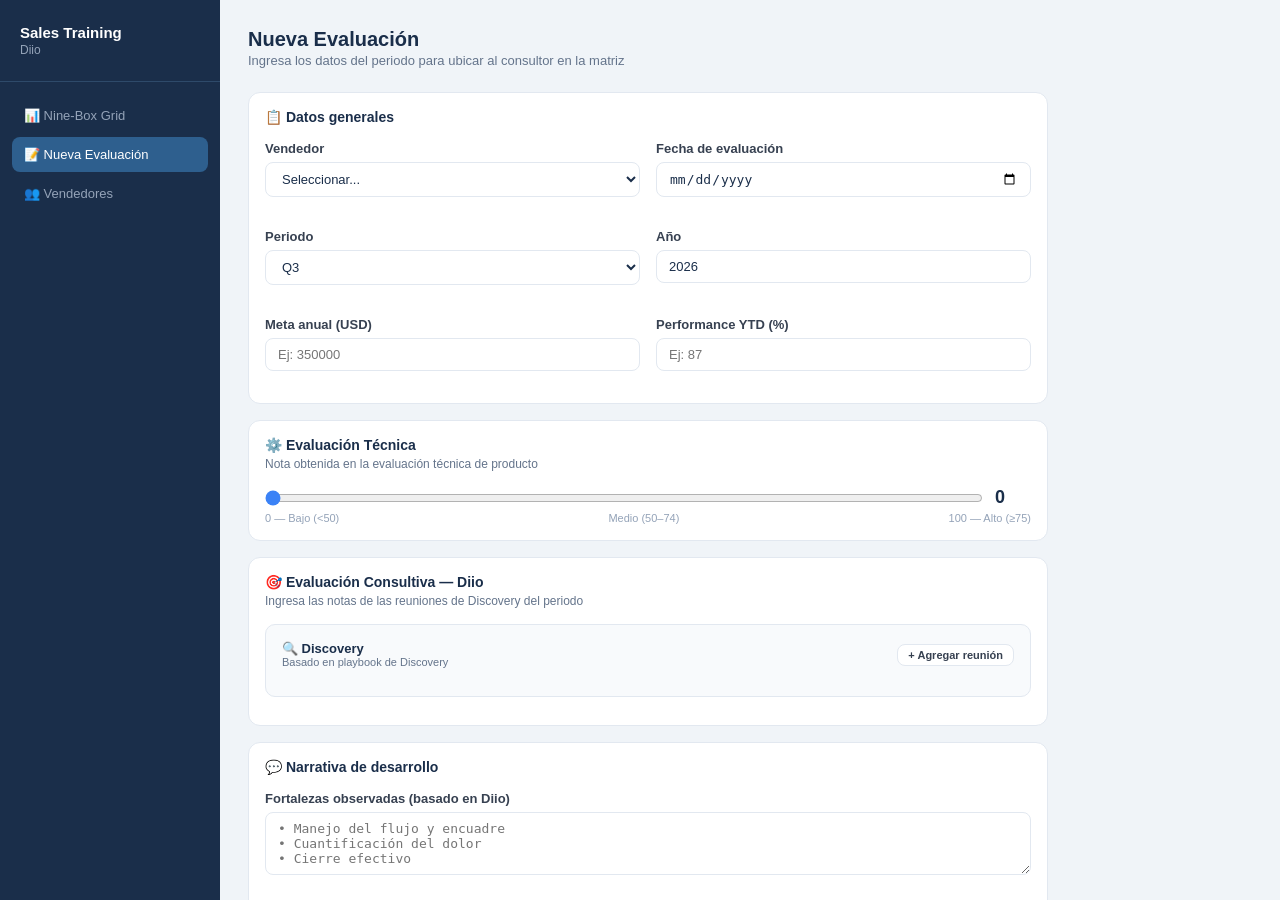
==== evaluacion.html @ 7d31b2f5 "Create evaluacion.html" ====
<!DOCTYPE html>
<html lang="es">
<head>
  <meta charset="UTF-8">
  <meta name="viewport" content="width=device-width, initial-scale=1.0">
  <title>Nueva Evaluación — Sales Training Diio</title>
  <link rel="stylesheet" href="style.css">
</head>
<body>
  <div class="app">
    <aside class="sidebar">
      <div class="sidebar-logo">
        <h2>Sales Training</h2>
        <p>Diio</p>
      </div>
      <nav>
        <a href="index.html" class="nav-link">📊 Nine-Box Grid</a>
        <a href="evaluacion.html" class="nav-link active">📝 Nueva Evaluación</a>
        <a href="vendedores.html" class="nav-link">👥 Vendedores</a>
      </nav>
    </aside>

    <main class="main">
      <div class="topbar">
        <div>
          <h1>Nueva Evaluación</h1>
          <p>Ingresa los datos del periodo para ubicar al consultor en la matriz</p>
        </div>
      </div>

      <div style="max-width:800px">

        <!-- Paso 1: Vendedor y Periodo -->
        <div class="card" style="margin-bottom:16px">
          <h3 style="font-size:14px;font-weight:700;color:#1a2e4a;margin-bottom:16px">📋 Datos generales</h3>
          <div class="form-grid">
            <div class="form-group">
              <label>Vendedor</label>
              <select id="e_vendedor" onchange="onVendedorChange()">
                <option value="">Seleccionar...</option>
              </select>
            </div>
            <div class="form-group">
              <label>Fecha de evaluación</label>
              <input type="date" id="e_fecha">
            </div>
            <div class="form-group">
              <label>Periodo</label>
              <select id="e_periodo">
                <option value="Q1">Q1</option>
                <option value="Q2">Q2</option>
                <option value="Q3" selected>Q3</option>
                <option value="Q4">Q4</option>
              </select>
            </div>
            <div class="form-group">
              <label>Año</label>
              <input type="number" id="e_anio" value="2026">
            </div>
            <div class="form-group">
              <label>Meta anual (USD)</label>
              <input type="number" id="e_meta" placeholder="Ej: 350000">
            </div>
            <div class="form-group">
              <label>Performance YTD (%)</label>
              <input type="number" id="e_ytd" placeholder="Ej: 87" step="0.1">
            </div>
          </div>
        </div>

        <!-- Paso 2: Evaluación Técnica -->
        <div class="card" style="margin-bottom:16px">
          <h3 style="font-size:14px;font-weight:700;color:#1a2e4a;margin-bottom:4px">⚙️ Evaluación Técnica</h3>
          <p style="font-size:12px;color:#64748b;margin-bottom:16px">Nota obtenida en la evaluación técnica de producto</p>
          <div class="range-group">
            <input type="range" min="0" max="100" value="0" id="e_tecnica" oninput="updateTecnica()">
            <span class="range-val" id="e_tecnica_val">0</span>
          </div>
          <div style="display:flex;justify-content:space-between;font-size:11px;color:#94a3b8;margin-top:4px">
            <span>0 — Bajo (&lt;50)</span>
            <span>Medio (50–74)</span>
            <span>100 — Alto (≥75)</span>
          </div>
          <div id="eje_tecnico_preview" style="margin-top:12px;display:none">
            <span style="font-size:12px;color:#64748b">Eje técnico: </span>
            <span id="eje_tecnico_label" style="font-size:14px;font-weight:700"></span>
          </div>
        </div>

        <!-- Paso 3: Evaluación Consultiva Diio -->
        <div class="card" style="margin-bottom:16px">
          <h3 style="font-size:14px;font-weight:700;color:#1a2e4a;margin-bottom:4px">🎯 Evaluación Consultiva — Diio</h3>
          <p style="font-size:12px;color:#64748b;margin-bottom:16px">Ingresa las notas de las reuniones de Discovery del periodo</p>

          <!-- Reuniones Discovery -->
          <div style="background:#f8fafc;border:1px solid #e2e8f0;border-radius:10px;padding:16px;margin-bottom:12px">
            <div style="display:flex;align-items:center;justify-content:space-between;margin-bottom:12px">
              <div>
                <p style="font-size:13px;font-weight:700;color:#1a2e4a">🔍 Discovery</p>
                <p style="font-size:11px;color:#64748b">Basado en playbook de Discovery</p>
              </div>
              <button class="btn btn-secondary" style="font-size:11px;padding:4px 10px" onclick="agregarReunion('discovery')">+ Agregar reunión</button>
            </div>
            <div id="reuniones_discovery"></div>
            <div id="promedio_discovery" style="display:none;margin-top:8px;padding:8px 12px;background:white;border-radius:8px;border:1px solid #e2e8f0">
              <span style="font-size:12px;color:#64748b">Promedio Discovery: </span>
              <span id="promedio_discovery_val" style="font-size:16px;font-weight:700;color:#1a2e4a"></span>
              <span style="font-size:12px;color:#64748b">/10</span>
              <span id="eje_consultivo_preview" style="margin-left:12px;font-size:12px;font-weight:700"></span>
            </div>
          </div>

          <!-- Preview cuadrante -->
          <div id="cuadrante_preview" style="display:none;padding:12px 16px;border-radius:10px;margin-top:8px">
            <p style="font-size:11px;font-weight:600;text-transform:uppercase;letter-spacing:0.5px;margin-bottom:4px">Cuadrante resultante</p>
            <p id="cuadrante_nombre" style="font-size:18px;font-weight:700"></p>
          </div>
        </div>

        <!-- Paso 4: Narrativa -->
        <div class="card" style="margin-bottom:16px">
          <h3 style="font-size:14px;font-weight:700;color:#1a2e4a;margin-bottom:16px">💬 Narrativa de desarrollo</h3>
          <div class="form-group">
            <label>Fortalezas observadas (basado en Diio)</label>
            <textarea id="e_fortalezas" rows="3" class="form-group input" placeholder="• Manejo del flujo y encuadre&#10;• Cuantificación del dolor&#10;• Cierre efectivo"></textarea>
          </div>
          <div class="form-group">
            <label>Oportunidades de mejora</label>
            <textarea id="e_oportunidades" rows="3" class="form-group input" placeholder="• Identificación del Compelling Event&#10;• Regla de las tres capas&#10;• Talk-time"></textarea>
          </div>
          <div class="form-group">
            <label>Comentario del líder</label>
            <textarea id="e_comentario" rows="4" class="form-group input" placeholder="Observaciones generales sobre el periodo evaluado..."></textarea>
          </div>
        </div>

        <!-- Plan de trabajo sugerido -->
        <div id="plan_sugerido" class="card" style="margin-bottom:16px;display:none">
          <h3 style="font-size:14px;font-weight:700;color:#1a2e4a;margin-bottom:12px">🗺️ Plan de trabajo sugerido</h3>
          <div id="plan_contenido"></div>
        </div>

        <!-- Acciones -->
        <div class="form-actions">
          <button class="btn btn-secondary" onclick="window.location='index.html'">Cancelar</button>
          <button class="btn btn-primary" onclick="guardarEvaluacion()">Guardar Evaluación</button>
        </div>

      </div>
    </main>
  </div>

  <script src="app.js"></script>
  <script>
    const PLANES = {
      'Vendedor Élite': {
        acciones: [
          'Asignar cuentas estratégicas y deals de alta complejidad',
          'Rol de mentor interno — acompañar a vendedores en Zona de Riesgo o En Construcción',
          'Foco en expansión de ticket y mapeo de stakeholders senior',
          'Revisar métricas de talk-time para mantener bajo el 40%'
        ],
        meta: 'Mantener promedio Diio ≥ 8.0 y explorar oportunidades de liderazgo'
      },
      'Consultor Avanzado': {
        acciones: [
          'Profundizar micro-matemática — construir el número con el cliente, no proponérselo',
          'Trabajar compelling event en deals sin urgencia natural — bajar a hitos concretos',
          'Revisar talk-time — objetivo bajar a menos del 40% en Discovery',
          'Practicar cierre en vivo con stakeholders adicionales comprometidos'
        ],
        meta: 'Subir promedio Diio Discovery de actual a ≥ 8.0 y aprobar evaluación técnica nivel Senior'
      },
      'Relacionador': {
        acciones: [
          'Capacitación intensiva en conocimiento de producto y casos de uso',
          'Practicar bloqueo de feature talk con respaldo técnico',
          'Acompañamiento en demos con foco en traducción a valor de negocio',
          'Estudiar 3 casos de éxito del producto por semana'
        ],
        meta: 'Subir nota técnica a ≥ 75 en próximo trimestre manteniendo el eje consultivo'
      },
      'Técnico Comercial': {
        acciones: [
          'Coaching semanal en regla de las 3 capas — profundizar con seguimientos',
          'Practicar preguntas abiertas — eliminar preguntas cerradas en cadena',
          'Reducir talk-time en Discovery — el cliente debe hablar más del 60%',
          'Role play de Discovery con feedback inmediato en Diio'
        ],
        meta: 'Subir promedio Diio Discovery a ≥ 6.5 en próximo trimestre'
      },
      'Perfil Balanceado': {
        acciones: [
          'Identificar fortaleza dominante y potenciarla como diferenciador',
          'Profundizar cuantificación — construir número con cliente en cada Discovery',
          'Trabajar encuadre y apertura con research previo visible',
          'Definir especialización por industria o tipo de cliente'
        ],
        meta: 'Definir eje de crecimiento prioritario y subir 1 nivel en ese eje el próximo trimestre'
      },
      'En Construcción': {
        acciones: [
          'Estructura completa del Discovery — respetar los 5 momentos sin saltarse ninguno',
          'Capacitación en producto — nivel básico obligatorio antes de próxima evaluación',
          'Role plays semanales de Discovery con grabación y feedback en Diio',
          'Acompañamiento en al menos 2 llamadas por semana con líder o mentor'
        ],
        meta: 'Completar capacitación técnica y subir promedio Diio Discovery a ≥ 5.0'
      },
      'Técnico Puro': {
        acciones: [
          'Escucha activa y manejo del silencio — no llenar los silencios con contenido',
          'Eliminar feature talk en Discovery — cada mención de producto debe ir seguida de una pregunta abierta',
          'Prohibir preguntas cerradas en cadena — mínimo 2 seguimientos por tema',
          'Revisar grabaciones de Diio semanalmente con foco en talk-time y tipo de preguntas'
        ],
        meta: 'Subir promedio Diio Discovery a ≥ 5.5 y bajar talk-time a menos del 50%'
      },
      'Especialista Base': {
        acciones: [
          'Plan de desarrollo con foco en Discovery — trabajar apertura y encuadre',
          'Capacitación en producto nivel intermedio',
          'Acompañamiento directo en llamadas con feedback post-reunión',
          'Revisar grabaciones de Diio con checklist del playbook'
        ],
        meta: 'Subir eje consultivo a Medio en próximo trimestre con promedio Diio ≥ 5.0'
      },
      'Zona de Riesgo': {
        acciones: [
          'Plan 90 días con métricas semanales de seguimiento',
          'Role plays diarios de Discovery — mínimo 3 por semana',
          'Escucha de grabaciones en Diio con feedback inmediato del líder',
          'Reunión semanal de seguimiento con líder — revisión de KPIs y bloqueos',
          'Capacitación técnica y consultiva en paralelo — priorizar Discovery'
        ],
        meta: 'Salir de Zona de Riesgo en 90 días — objetivo Especialista Base o En Construcción'
      }
    }

    let reunionesDiscovery = []

    function agregarReunion(tipo) {
      const id = Date.now()
      reunionesDiscovery.push({ id, nota: 0, fecha: '', cliente: '' })
      renderReuniones()
    }

    function eliminarReunion(id) {
      reunionesDiscovery = reunionesDiscovery.filter(r => r.id !== id)
      renderReuniones()
    }

    function renderReuniones() {
      const cont = document.getElementById('reuniones_discovery')
      cont.innerHTML = reunionesDiscovery.map((r, i) => `
        <div style="display:grid;grid-template-columns:1fr 1fr auto auto;gap:8px;align-items:center;margin-bottom:8px">
          <input type="text" placeholder="Cliente / reunión" value="${r.cliente}"
            oninput="reunionesDiscovery[${i}].cliente=this.value"
            style="padding:6px 10px;border:1px solid #e2e8f0;border-radius:8px;font-size:12px">
          <input type="date" value="${r.fecha}"
            oninput="reunionesDiscovery[${i}].fecha=this.value"
            style="padding:6px 10px;border:1px solid #e2e8f0;border-radius:8px;font-size:12px">
          <div style="display:flex;align-items:center;gap:6px">
            <input type="range" min="1" max="10" step="0.5" value="${r.nota}"
              oninput="reunionesDiscovery[${i}].nota=parseFloat(this.value);document.getElementById('nota_${r.id}').textContent=this.value;calcularPromedios()"
              style="width:80px;accent-color:#3b82f6">
            <span id="nota_${r.id}" style="font-size:13px;font-weight:700;color:#1a2e4a;min-width:24px">${r.nota}</span>
            <span style="font-size:11px;color:#94a3b8">/10</span>
          </div>
          <button onclick="eliminarReunion(${r.id})"
            style="background:none;border:none;color:#94a3b8;cursor:pointer;font-size:16px;padding:4px">✕</button>
        </div>
      `).join('')
      calcularPromedios()
    }

    function calcularPromedios() {
      if (reunionesDiscovery.length === 0) {
        document.getElementById('promedio_discovery').style.display = 'none'
        document.getElementById('cuadrante_preview').style.display = 'none'
        document.getElementById('plan_sugerido').style.display = 'none'
        return
      }

      const notasValidas = reunionesDiscovery.filter(r => r.nota > 0)
      if (notasValidas.length === 0) return

      const promedio = notasValidas.reduce((a, r) => a + r.nota, 0) / notasValidas.length
      const puntaje = promedio * 10 // convertir a escala 0-100

      document.getElementById('promedio_discovery').style.display = 'block'
      document.getElementById('promedio_discovery_val').textContent = promedio.toFixed(1)

      const ejeC = calcularEje(puntaje)
      const ejeLabel = document.getElementById('eje_consultivo_preview')
      ejeLabel.textContent = `→ Eje Consultivo: ${ejeC}`
      ejeLabel.style.color = ejeColor(ejeC)

      // Calcular cuadrante
      const notaTecnica = parseInt(document.getElementById('e_tecnica').value)
      const ejeT = calcularEje(notaTecnica)
      const cuadrante = calcularCuadrante(ejeC, ejeT)
      const cfg = CUADRANTES[cuadrante]

      const preview = document.getElementById('cuadrante_preview')
      preview.style.display = 'block'
      preview.style.background = cfg.colorBg
      preview.style.border = `2px solid ${cfg.colorText}20`
      document.getElementById('cuadrante_nombre').textContent = `${cfg.emoji} ${cuadrante}`
      document.getElementById('cuadrante_nombre').style.color = cfg.colorText

      // Plan sugerido
      const plan = PLANES[cuadrante]
      if (plan) {
        document.getElementById('plan_sugerido').style.display = 'block'
        document.getElementById('plan_contenido').innerHTML = `
          <div style="background:#f8fafc;border-radius:8px;padding:12px;margin-bottom:12px">
            <p style="font-size:12px;font-weight:600;color:#64748b;margin-bottom:8px">ACCIONES PRIORITARIAS</p>
            <ul style="padding-left:16px">
              ${plan.acciones.map(a => `<li style="font-size:13px;color:#475569;margin-bottom:6px;line-height:1.5">${a}</li>`).join('')}
            </ul>
          </div>
          <div style="background:#eff6ff;border-radius:8px;padding:12px;border:1px solid #bfdbfe">
            <p style="font-size:12px;font-weight:600;color:#1e3a8a;margin-bottom:4px">META DEL PRÓXIMO TRIMESTRE</p>
            <p style="font-size:13px;color:#1e40af">${plan.meta}</p>
          </div>
        `
      }
    }

    function updateTecnica() {
      const val = document.getElementById('e_tecnica').value
      document.getElementById('e_tecnica_val').textContent = val
      const eje = calcularEje(parseInt(val))
      document.getElementById('eje_tecnico_preview').style.display = 'block'
      const label = document.getElementById('eje_tecnico_label')
      label.textContent = eje
      label.style.color = ejeColor(eje)
      calcularPromedios()
    }

    async function onVendedorChange() {
      // En el futuro: cargar evaluaciones previas del vendedor
    }

    async function initEvaluacion() {
      await cargarDatos()
      const sel = document.getElementById('e_vendedor')
      state.vendedores.forEach(v => {
        const opt = document.createElement('option')
        opt.value = v.id
        opt.textContent = v.nombre
        sel.appendChild(opt)
      })
      document.getElementById('e_fecha').value = new Date().toISOString().split('T')[0]
    }

    async function guardarEvaluacion() {
      const vendedor_id = document.getElementById('e_vendedor').value
      if (!vendedor_id) return alert('Selecciona un vendedor')
      if (reunionesDiscovery.length === 0) return alert('Agrega al menos una reunión de Discovery')

      const notasValidas = reunionesDiscovery.filter(r => r.nota > 0)
      const promedio = notasValidas.reduce((a, r) => a + r.nota, 0) / notasValidas.length
      const puntaje_consultivo = promedio * 10
      const nota_tecnica_raw = parseInt(document.getElementById('e_tecnica').value)
      const eje_consultivo = calcularEje(puntaje_consultivo)
      const eje_tecnico = calcularEje(nota_tecnica_raw)
      const cuadrante = calcularCuadrante(eje_consultivo, eje_tecnico)

      const fortalezasText = document.getElementById('e_fortalezas').value
      const oportunidadesText = document.getElementById('e_oportunidades').value

      const body = {
        vendedor_id,
        periodo: document.getElementById('e_periodo').value,
        anio: parseInt(document.getElementById('e_anio').value),
        fecha_evaluacion: document.getElementById('e_fecha').value,
        nota_tecnica_raw,
        eje_tecnico,
        puntaje_consultivo,
        eje_consultivo,
        cuadrante,
        performance_ytd: parseFloat(document.getElementById('e_ytd').value) || null,
        meta_anual_usd: parseFloat(document.getElementById('e_meta').value) || null,
        fortalezas: fortalezasText ? fortalezasText.split('\n').filter(l => l.trim()) : [],
        oportunidades_mejora: oportunidadesText ? oportunidadesText.split('\n').filter(l => l.trim()) : [],
        comentario_lider: document.getElementById('e_comentario').value,
      }

      const res = await supabasePost('evaluaciones', body)

      if (res?.id) {
        // Guardar reuniones como items consultivos
        const pilarDiscovery = state.pilares.find(p => p.orden === 5) // Descubrimiento estratégico
        if (pilarDiscovery) {
          await supabasePost('items_consultivos', reunionesDiscovery.map(r => ({
            evaluacion_id: res.id,
            pilar_id: pilarDiscovery.id,
            puntaje: r.nota * 10,
            observacion: r.cliente,
            fuente: 'diio'
          })))
        }
        alert('✅ Evaluación guardada correctamente')
        window.location.href = 'index.html'
      } else {
        alert('❌ Error al guardar. Revisa la consola.')
        console.error(res)
      }
    }

    document.addEventListener('DOMContentLoaded', initEvaluacion)
  </script>
</body>
</html>
---- style.css ----
* { box-sizing: border-box; margin: 0; padding: 0; }

body {
  font-family: -apple-system, BlinkMacSystemFont, 'Segoe UI', sans-serif;
  background: #f0f4f8;
  color: #1a2e4a;
}

/* Layout */
.app { display: flex; height: 100vh; }

.sidebar {
  width: 220px;
  background: #1a2e4a;
  display: flex;
  flex-direction: column;
  padding: 24px 0;
  shrink: 0;
}

.sidebar-logo {
  padding: 0 20px 24px;
  border-bottom: 1px solid #2e4a6a;
}

.sidebar-logo h2 { color: white; font-size: 15px; font-weight: 700; }
.sidebar-logo p { color: #94a3b8; font-size: 12px; margin-top: 2px; }

.sidebar nav { padding: 16px 12px; flex: 1; }

.nav-link {
  display: flex;
  align-items: center;
  gap: 10px;
  padding: 10px 12px;
  border-radius: 8px;
  color: #94a3b8;
  text-decoration: none;
  font-size: 13px;
  font-weight: 500;
  margin-bottom: 4px;
  transition: all 0.15s;
}

.nav-link:hover, .nav-link.active {
  background: #2e5f8e;
  color: white;
}

.main { flex: 1; overflow-y: auto; padding: 28px; }

.topbar {
  display: flex;
  align-items: center;
  justify-content: space-between;
  margin-bottom: 24px;
}

.topbar h1 { font-size: 20px; font-weight: 700; color: #1a2e4a; }
.topbar p { font-size: 13px; color: #64748b; margin-top: 2px; }

.periodo-badge {
  background: #e0e9ff;
  color: #2e5f8e;
  padding: 4px 12px;
  border-radius: 20px;
  font-size: 12px;
  font-weight: 600;
}

/* Nine Box Grid */
.nine-box-wrapper { display: flex; gap: 16px; }

.eje-y-label {
  writing-mode: vertical-rl;
  transform: rotate(180deg);
  font-size: 11px;
  font-weight: 600;
  color: #64748b;
  text-transform: uppercase;
  letter-spacing: 1px;
  display: flex;
  align-items: center;
}

.nine-box-container { flex: 1; }

.eje-x-labels {
  display: grid;
  grid-template-columns: repeat(3, 1fr);
  gap: 8px;
  margin-bottom: 6px;
  margin-left: 48px;
}

.eje-x-labels span {
  text-align: center;
  font-size: 11px;
  font-weight: 600;
  color: #64748b;
  text-transform: uppercase;
}

.grid-with-labels { display: flex; gap: 8px; }

.eje-y-labels {
  display: flex;
  flex-direction: column;
  justify-content: space-around;
  width: 40px;
}

.eje-y-labels span {
  font-size: 11px;
  font-weight: 600;
  color: #64748b;
  text-align: right;
  text-transform: uppercase;
}

.nine-box-grid {
  display: grid;
  grid-template-columns: repeat(3, 1fr);
  grid-template-rows: repeat(3, 1fr);
  gap: 8px;
  flex: 1;
  min-height: 420px;
}

.cell {
  border-radius: 12px;
  border: 2px solid transparent;
  padding: 12px;
  display: flex;
  flex-direction: column;
  cursor: pointer;
  transition: all 0.15s;
  min-height: 130px;
}

.cell:hover { transform: translateY(-1px); box-shadow: 0 4px 12px rgba(0,0,0,0.1); }

.cell-header {
  display: flex;
  justify-content: space-between;
  align-items: flex-start;
  margin-bottom: 8px;
}

.cell-name { font-size: 10px; font-weight: 700; text-transform: uppercase; letter-spacing: 0.5px; }
.cell-count { font-size: 11px; font-weight: 600; opacity: 0.6; }

.cell-avatars { display: flex; flex-wrap: wrap; gap: 6px; flex: 1; align-content: flex-start; }

.avatar {
  width: 36px;
  height: 36px;
  border-radius: 50%;
  display: flex;
  align-items: center;
  justify-content: center;
  font-size: 11px;
  font-weight: 700;
  color: white;
  cursor: pointer;
  border: 2px solid rgba(255,255,255,0.5);
  transition: all 0.15s;
  position: relative;
}

.avatar:hover { transform: scale(1.15); z-index: 10; }
.avatar.selected { border-color: #1a2e4a; transform: scale(1.1); }

.empty-cell { font-size: 11px; color: rgba(0,0,0,0.3); font-style: italic; margin-top: 4px; }

/* Colores cuadrantes */
.cell-elite { background: #d1fae5; border-color: #34d399; }
.cell-elite .cell-name { color: #065f46; }

.cell-consultor-avanzado { background: #dcfce7; border-color: #86efac; }
.cell-consultor-avanzado .cell-name { color: #166534; }

.cell-relacionador { background: #fef9c3; border-color: #fde047; }
.cell-relacionador .cell-name { color: #854d0e; }

.cell-tecnico-comercial { background: #ede9fe; border-color: #c4b5fd; }
.cell-tecnico-comercial .cell-name { color: #4c1d95; }

.cell-balanceado { background: #dbeafe; border-color: #93c5fd; }
.cell-balanceado .cell-name { color: #1e3a8a; }

.cell-construccion { background: #ffedd5; border-color: #fdba74; }
.cell-construccion .cell-name { color: #7c2d12; }

.cell-tecnico-puro { background: #e0f2fe; border-color: #7dd3fc; }
.cell-tecnico-puro .cell-name { color: #0c4a6e; }

.cell-especialista { background: #f1f5f9; border-color: #cbd5e1; }
.cell-especialista .cell-name { color: #334155; }

.cell-riesgo { background: #fee2e2; border-color: #fca5a5; }
.cell-riesgo .cell-name { color: #7f1d1d; }

/* Panel derecho ficha */
.content-split { display: flex; gap: 20px; height: calc(100vh - 120px); }
.nine-box-panel { width: 520px; shrink: 0; }
.ficha-panel { flex: 1; overflow-y: auto; }

.ficha-empty {
  display: flex;
  flex-direction: column;
  align-items: center;
  justify-content: center;
  height: 100%;
  color: #94a3b8;
  text-align: center;
  gap: 12px;
}

.ficha-empty .icon { font-size: 48px; }
.ficha-empty p { font-size: 14px; }

/* Ficha vendedor */
.ficha-header {
  background: #1a2e4a;
  border-radius: 16px;
  padding: 20px;
  color: white;
  margin-bottom: 16px;
}

.ficha-header-top { display: flex; align-items: flex-start; gap: 16px; margin-bottom: 16px; }

.ficha-avatar-big {
  width: 60px;
  height: 60px;
  border-radius: 14px;
  display: flex;
  align-items: center;
  justify-content: center;
  font-size: 20px;
  font-weight: 700;
  color: white;
  background: linear-gradient(135deg, #3b82f6, #8b5cf6);
  flex-shrink: 0;
}

.ficha-info { flex: 1; }
.ficha-info h2 { font-size: 18px; font-weight: 700; }
.ficha-info p { color: #94a3b8; font-size: 13px; margin-top: 2px; }

.ficha-tags { display: flex; gap: 8px; margin-top: 10px; flex-wrap: wrap; }

.tag {
  padding: 4px 10px;
  border-radius: 20px;
  font-size: 11px;
  font-weight: 600;
}

.ficha-scores {
  display: flex;
  gap: 20px;
  align-items: center;
}

.score-box { text-align: center; }
.score-box label { font-size: 10px; color: #94a3b8; text-transform: uppercase; letter-spacing: 0.5px; display: block; margin-bottom: 4px; }
.score-box .score-num { font-size: 24px; font-weight: 700; }
.score-box .score-eje { font-size: 11px; margin-top: 2px; font-weight: 600; }
.score-divider { width: 1px; height: 40px; background: #2e4a6a; }

.ficha-meta {
  display: grid;
  grid-template-columns: repeat(4, 1fr);
  gap: 12px;
  padding-top: 16px;
  border-top: 1px solid #2e4a6a;
}

.meta-item label { font-size: 10px; color: #64748b; text-transform: uppercase; letter-spacing: 0.5px; display: block; margin-bottom: 2px; }
.meta-item p { font-size: 13px; font-weight: 600; }

/* Cards */
.card {
  background: white;
  border-radius: 12px;
  border: 1px solid #e2e8f0;
  padding: 16px;
  margin-bottom: 12px;
}

.card h3 {
  font-size: 13px;
  font-weight: 700;
  color: #1a2e4a;
  margin-bottom: 12px;
  display: flex;
  align-items: center;
  gap: 6px;
}

/* Araña chart */
.arana-container { display: grid; grid-template-columns: 1fr 1fr; gap: 16px; align-items: center; }

canvas#aranaChart { max-width: 100%; }

.arana-legend { display: flex; flex-direction: column; gap: 8px; }

.arana-item {
  display: flex;
  align-items: center;
  gap: 8px;
  font-size: 12px;
}

.arana-item .bar-bg {
  flex: 1;
  height: 6px;
  background: #f1f5f9;
  border-radius: 3px;
  overflow: hidden;
}

.arana-item .bar-fill {
  height: 100%;
  background: #3b82f6;
  border-radius: 3px;
}

.arana-item .bar-val { font-weight: 700; color: #1a2e4a; width: 28px; text-align: right; font-size: 11px; }

/* Fortalezas / Oportunidades */
.two-cols { display: grid; grid-template-columns: 1fr 1fr; gap: 12px; }

.card.fortalezas h3 { color: #065f46; }
.card.fortalezas { background: #f0fdf4; border-color: #bbf7d0; }

.card.oportunidades h3 { color: #1e3a8a; }
.card.oportunidades { background: #eff6ff; border-color: #bfdbfe; }

.card ul { padding-left: 16px; }
.card ul li { font-size: 13px; color: #475569; margin-bottom: 6px; line-height: 1.4; }

/* Historial */
.historial-timeline { display: flex; align-items: center; gap: 8px; flex-wrap: wrap; }

.historial-item { text-align: center; }
.historial-item .periodo { font-size: 10px; color: #94a3b8; margin-bottom: 4px; }
.historial-tag {
  padding: 4px 10px;
  border-radius: 8px;
  font-size: 11px;
  font-weight: 600;
  border: 1px solid;
}
.historial-arrow { color: #cbd5e1; font-size: 14px; }

/* Forms */
.form-grid { display: grid; grid-template-columns: 1fr 1fr; gap: 16px; }
.form-group { margin-bottom: 16px; }
.form-group label { display: block; font-size: 13px; font-weight: 600; color: #374151; margin-bottom: 6px; }
.form-group input, .form-group select, .form-group textarea {
  width: 100%;
  padding: 8px 12px;
  border: 1px solid #e2e8f0;
  border-radius: 8px;
  font-size: 13px;
  color: #1a2e4a;
  background: white;
  outline: none;
  transition: border 0.15s;
}
.form-group input:focus, .form-group select:focus, .form-group textarea:focus {
  border-color: #3b82f6;
  box-shadow: 0 0 0 3px rgba(59,130,246,0.1);
}

.range-group { display: flex; align-items: center; gap: 12px; }
.range-group input[type=range] { flex: 1; accent-color: #3b82f6; }
.range-val { font-size: 18px; font-weight: 700; color: #1a2e4a; min-width: 36px; }

.pilar-card {
  background: #f8fafc;
  border: 1px solid #e2e8f0;
  border-radius: 10px;
  padding: 12px 16px;
  margin-bottom: 10px;
}

.pilar-header { display: flex; align-items: center; gap: 10px; margin-bottom: 8px; }
.pilar-num {
  width: 24px; height: 24px;
  background: #dbeafe;
  color: #1e3a8a;
  border-radius: 50%;
  font-size: 11px;
  font-weight: 700;
  display: flex;
  align-items: center;
  justify-content: center;
  flex-shrink: 0;
}
.pilar-nombre { font-size: 13px; font-weight: 600; color: #1a2e4a; flex: 1; }
.pilar-peso { font-size: 11px; color: #94a3b8; }
.diio-badge { background: #ede9fe; color: #6d28d9; font-size: 10px; font-weight: 700; padding: 2px 6px; border-radius: 4px; }

.btn {
  padding: 10px 20px;
  border-radius: 8px;
  font-size: 13px;
  font-weight: 600;
  border: none;
  cursor: pointer;
  transition: all 0.15s;
}

.btn-primary { background: #2e5f8e; color: white; }
.btn-primary:hover { background: #1a4a72; }
.btn-secondary { background: white; color: #374151; border: 1px solid #e2e8f0; }
.btn-secondary:hover { background: #f8fafc; }

.form-actions { display: flex; justify-content: flex-end; gap: 10px; margin-top: 20px; }

/* Eje preview */
.eje-preview {
  display: flex;
  gap: 16px;
  padding: 12px 16px;
  background: #f8fafc;
  border-radius: 8px;
  margin-bottom: 16px;
  border: 1px solid #e2e8f0;
}
.eje-preview-item { text-align: center; }
.eje-preview-item label { font-size: 10px; color: #94a3b8; text-transform: uppercase; display: block; margin-bottom: 2px; }
.eje-preview-item .val { font-size: 20px; font-weight: 700; }
.eje-alto { color: #059669; }
.eje-medio { color: #d97706; }
.eje-bajo { color: #dc2626; }

/* Responsive */
@media (max-width: 768px) {
  .app { flex-direction: column; }
  .sidebar { width: 100%; height: auto; }
  .content-split { flex-direction: column; }
  .nine-box-panel { width: 100%; }
}

/* Loading */
.loading { text-align: center; padding: 40px; color: #94a3b8; }
.loading::after { content: ''; animation: dots 1s infinite; }
@keyframes dots { 0%{content:'.'} 33%{content:'..'} 66%{content:'...'} }
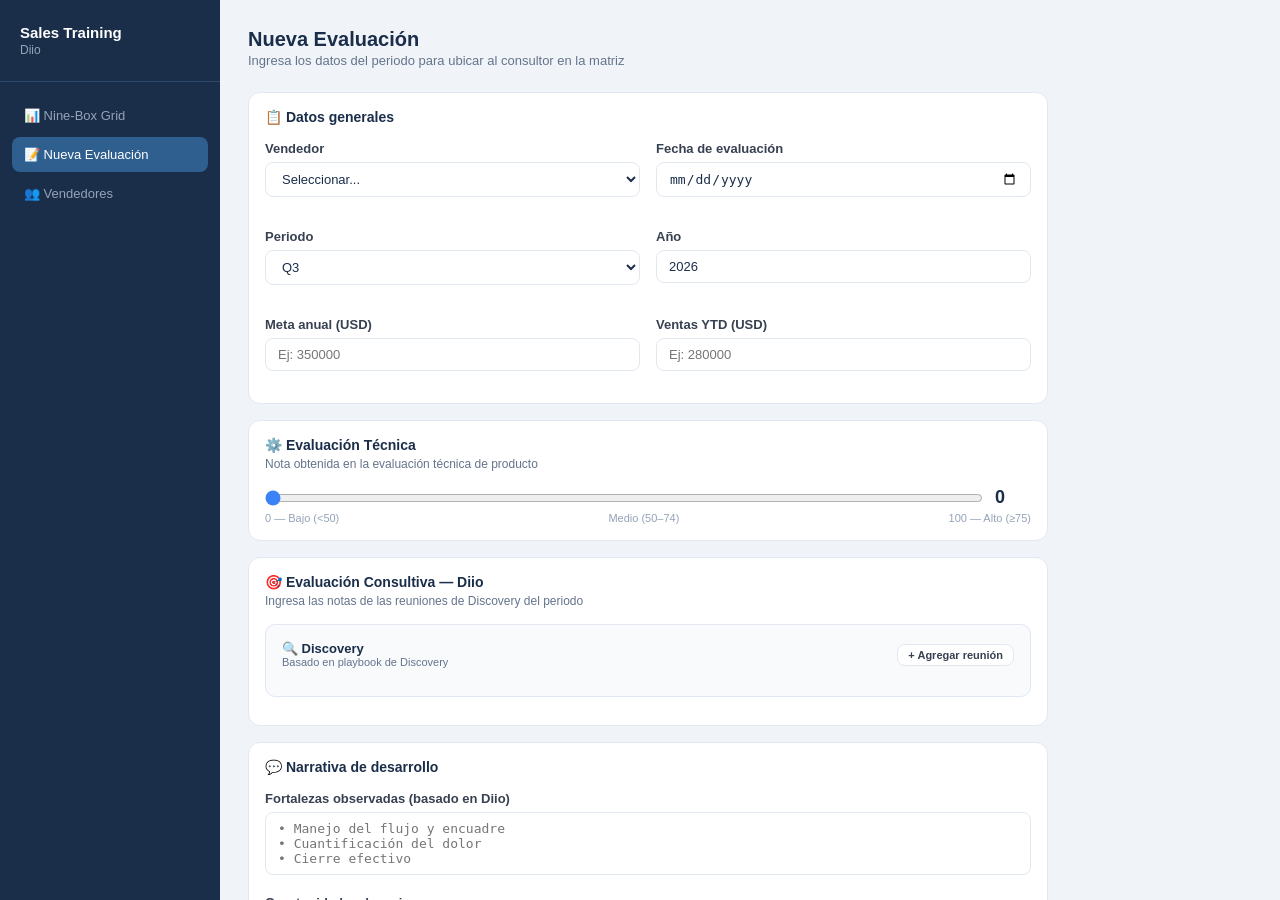
==== commit 4d1e6dc1: "Update evaluation form and improve input handling" ====
--- a/evaluacion.html
+++ b/evaluacion.html
@@ -30,7 +30,7 @@
 
       <div style="max-width:800px">
 
-        <!-- Paso 1: Vendedor y Periodo -->
+        <!-- Paso 1: Datos generales -->
         <div class="card" style="margin-bottom:16px">
           <h3 style="font-size:14px;font-weight:700;color:#1a2e4a;margin-bottom:16px">📋 Datos generales</h3>
           <div class="form-grid">
@@ -59,13 +59,14 @@
             </div>
             <div class="form-group">
               <label>Meta anual (USD)</label>
-              <input type="number" id="e_meta" placeholder="Ej: 350000">
-            </div>
-            <div class="form-group">
-              <label>Performance YTD (%)</label>
-              <input type="number" id="e_ytd" placeholder="Ej: 87" step="0.1">
-            </div>
-          </div>
+              <input type="number" id="e_meta" placeholder="Ej: 350000" oninput="calcularYTD()">
+            </div>
+            <div class="form-group">
+              <label>Ventas YTD (USD)</label>
+              <input type="number" id="e_ventas_ytd" placeholder="Ej: 280000" oninput="calcularYTD()">
+            </div>
+          </div>
+          <div id="e_ytd_preview" style="display:none;font-size:20px;font-weight:700;padding:8px 16px;background:#f8fafc;border-radius:8px;border:1px solid #e2e8f0;margin-top:4px"></div>
         </div>
 
         <!-- Paso 2: Evaluación Técnica -->
@@ -87,30 +88,30 @@
           </div>
         </div>
 
-        <!-- Paso 3: Evaluación Consultiva Diio -->
+        <!-- Paso 3: Evaluación Consultiva -->
         <div class="card" style="margin-bottom:16px">
           <h3 style="font-size:14px;font-weight:700;color:#1a2e4a;margin-bottom:4px">🎯 Evaluación Consultiva — Diio</h3>
           <p style="font-size:12px;color:#64748b;margin-bottom:16px">Ingresa las notas de las reuniones de Discovery del periodo</p>
 
-          <!-- Reuniones Discovery -->
           <div style="background:#f8fafc;border:1px solid #e2e8f0;border-radius:10px;padding:16px;margin-bottom:12px">
             <div style="display:flex;align-items:center;justify-content:space-between;margin-bottom:12px">
               <div>
                 <p style="font-size:13px;font-weight:700;color:#1a2e4a">🔍 Discovery</p>
                 <p style="font-size:11px;color:#64748b">Basado en playbook de Discovery</p>
               </div>
-              <button class="btn btn-secondary" style="font-size:11px;padding:4px 10px" onclick="agregarReunion('discovery')">+ Agregar reunión</button>
+              <button class="btn btn-secondary" style="font-size:11px;padding:4px 10px" onclick="agregarReunion()">+ Agregar reunión</button>
             </div>
             <div id="reuniones_discovery"></div>
             <div id="promedio_discovery" style="display:none;margin-top:8px;padding:8px 12px;background:white;border-radius:8px;border:1px solid #e2e8f0">
               <span style="font-size:12px;color:#64748b">Promedio Discovery: </span>
               <span id="promedio_discovery_val" style="font-size:16px;font-weight:700;color:#1a2e4a"></span>
-              <span style="font-size:12px;color:#64748b">/10</span>
+              <span style="font-size:12px;color:#64748b">/10 · </span>
+              <span style="font-size:12px;color:#64748b">Reuniones: </span>
+              <span id="total_reuniones" style="font-size:14px;font-weight:700;color:#1a2e4a"></span>
               <span id="eje_consultivo_preview" style="margin-left:12px;font-size:12px;font-weight:700"></span>
             </div>
           </div>
 
-          <!-- Preview cuadrante -->
           <div id="cuadrante_preview" style="display:none;padding:12px 16px;border-radius:10px;margin-top:8px">
             <p style="font-size:11px;font-weight:600;text-transform:uppercase;letter-spacing:0.5px;margin-bottom:4px">Cuadrante resultante</p>
             <p id="cuadrante_nombre" style="font-size:18px;font-weight:700"></p>
@@ -122,19 +123,19 @@
           <h3 style="font-size:14px;font-weight:700;color:#1a2e4a;margin-bottom:16px">💬 Narrativa de desarrollo</h3>
           <div class="form-group">
             <label>Fortalezas observadas (basado en Diio)</label>
-            <textarea id="e_fortalezas" rows="3" class="form-group input" placeholder="• Manejo del flujo y encuadre&#10;• Cuantificación del dolor&#10;• Cierre efectivo"></textarea>
+            <textarea id="e_fortalezas" rows="3" style="width:100%;padding:8px 12px;border:1px solid #e2e8f0;border-radius:8px;font-size:13px;resize:none" placeholder="• Manejo del flujo y encuadre&#10;• Cuantificación del dolor&#10;• Cierre efectivo"></textarea>
           </div>
           <div class="form-group">
             <label>Oportunidades de mejora</label>
-            <textarea id="e_oportunidades" rows="3" class="form-group input" placeholder="• Identificación del Compelling Event&#10;• Regla de las tres capas&#10;• Talk-time"></textarea>
+            <textarea id="e_oportunidades" rows="3" style="width:100%;padding:8px 12px;border:1px solid #e2e8f0;border-radius:8px;font-size:13px;resize:none" placeholder="• Identificación del Compelling Event&#10;• Regla de las tres capas&#10;• Talk-time"></textarea>
           </div>
           <div class="form-group">
             <label>Comentario del líder</label>
-            <textarea id="e_comentario" rows="4" class="form-group input" placeholder="Observaciones generales sobre el periodo evaluado..."></textarea>
-          </div>
-        </div>
-
-        <!-- Plan de trabajo sugerido -->
+            <textarea id="e_comentario" rows="4" style="width:100%;padding:8px 12px;border:1px solid #e2e8f0;border-radius:8px;font-size:13px;resize:none" placeholder="Observaciones generales sobre el periodo evaluado..."></textarea>
+          </div>
+        </div>
+
+        <!-- Plan sugerido -->
         <div id="plan_sugerido" class="card" style="margin-bottom:16px;display:none">
           <h3 style="font-size:14px;font-weight:700;color:#1a2e4a;margin-bottom:12px">🗺️ Plan de trabajo sugerido</h3>
           <div id="plan_contenido"></div>
@@ -169,7 +170,7 @@
           'Revisar talk-time — objetivo bajar a menos del 40% en Discovery',
           'Practicar cierre en vivo con stakeholders adicionales comprometidos'
         ],
-        meta: 'Subir promedio Diio Discovery de actual a ≥ 8.0 y aprobar evaluación técnica nivel Senior'
+        meta: 'Subir promedio Diio Discovery a ≥ 8.0 y aprobar evaluación técnica nivel Senior'
       },
       'Relacionador': {
         acciones: [
@@ -239,9 +240,23 @@
 
     let reunionesDiscovery = []
 
-    function agregarReunion(tipo) {
+    function calcularYTD() {
+      const meta = parseFloat(document.getElementById('e_meta').value)
+      const ventas = parseFloat(document.getElementById('e_ventas_ytd').value)
+      const preview = document.getElementById('e_ytd_preview')
+      if (meta > 0 && ventas >= 0) {
+        const pct = (ventas / meta * 100).toFixed(1)
+        preview.style.display = 'block'
+        preview.textContent = `Performance YTD: ${pct}%`
+        preview.style.color = pct >= 100 ? '#059669' : pct >= 70 ? '#d97706' : '#dc2626'
+      } else {
+        preview.style.display = 'none'
+      }
+    }
+
+    function agregarReunion() {
       const id = Date.now()
-      reunionesDiscovery.push({ id, nota: 0, fecha: '', cliente: '' })
+      reunionesDiscovery.push({ id, nota: 5, fecha: '', cliente: '' })
       renderReuniones()
     }
 
@@ -253,18 +268,18 @@
     function renderReuniones() {
       const cont = document.getElementById('reuniones_discovery')
       cont.innerHTML = reunionesDiscovery.map((r, i) => `
-        <div style="display:grid;grid-template-columns:1fr 1fr auto auto;gap:8px;align-items:center;margin-bottom:8px">
+        <div style="display:grid;grid-template-columns:1fr 140px auto auto;gap:8px;align-items:center;margin-bottom:8px">
           <input type="text" placeholder="Cliente / reunión" value="${r.cliente}"
             oninput="reunionesDiscovery[${i}].cliente=this.value"
-            style="padding:6px 10px;border:1px solid #e2e8f0;border-radius:8px;font-size:12px">
+            style="padding:6px 10px;border:1px solid #e2e8f0;border-radius:8px;font-size:12px;width:100%">
           <input type="date" value="${r.fecha}"
             oninput="reunionesDiscovery[${i}].fecha=this.value"
-            style="padding:6px 10px;border:1px solid #e2e8f0;border-radius:8px;font-size:12px">
+            style="padding:6px 10px;border:1px solid #e2e8f0;border-radius:8px;font-size:12px;width:100%">
           <div style="display:flex;align-items:center;gap:6px">
             <input type="range" min="1" max="10" step="0.5" value="${r.nota}"
-              oninput="reunionesDiscovery[${i}].nota=parseFloat(this.value);document.getElementById('nota_${r.id}').textContent=this.value;calcularPromedios()"
+              oninput="reunionesDiscovery[${i}].nota=parseFloat(this.value);document.getElementById('nota_val_${r.id}').textContent=this.value;calcularPromedios()"
               style="width:80px;accent-color:#3b82f6">
-            <span id="nota_${r.id}" style="font-size:13px;font-weight:700;color:#1a2e4a;min-width:24px">${r.nota}</span>
+            <span id="nota_val_${r.id}" style="font-size:13px;font-weight:700;color:#1a2e4a;min-width:24px">${r.nota}</span>
             <span style="font-size:11px;color:#94a3b8">/10</span>
           </div>
           <button onclick="eliminarReunion(${r.id})"
@@ -286,17 +301,17 @@
       if (notasValidas.length === 0) return
 
       const promedio = notasValidas.reduce((a, r) => a + r.nota, 0) / notasValidas.length
-      const puntaje = promedio * 10 // convertir a escala 0-100
+      const puntaje = promedio * 10
 
       document.getElementById('promedio_discovery').style.display = 'block'
       document.getElementById('promedio_discovery_val').textContent = promedio.toFixed(1)
+      document.getElementById('total_reuniones').textContent = reunionesDiscovery.length
 
       const ejeC = calcularEje(puntaje)
       const ejeLabel = document.getElementById('eje_consultivo_preview')
       ejeLabel.textContent = `→ Eje Consultivo: ${ejeC}`
       ejeLabel.style.color = ejeColor(ejeC)
 
-      // Calcular cuadrante
       const notaTecnica = parseInt(document.getElementById('e_tecnica').value)
       const ejeT = calcularEje(notaTecnica)
       const cuadrante = calcularCuadrante(ejeC, ejeT)
@@ -305,11 +320,10 @@
       const preview = document.getElementById('cuadrante_preview')
       preview.style.display = 'block'
       preview.style.background = cfg.colorBg
-      preview.style.border = `2px solid ${cfg.colorText}20`
+      preview.style.border = `2px solid ${cfg.colorText}30`
       document.getElementById('cuadrante_nombre').textContent = `${cfg.emoji} ${cuadrante}`
       document.getElementById('cuadrante_nombre').style.color = cfg.colorText
 
-      // Plan sugerido
       const plan = PLANES[cuadrante]
       if (plan) {
         document.getElementById('plan_sugerido').style.display = 'block'
@@ -339,9 +353,7 @@
       calcularPromedios()
     }
 
-    async function onVendedorChange() {
-      // En el futuro: cargar evaluaciones previas del vendedor
-    }
+    async function onVendedorChange() {}
 
     async function initEvaluacion() {
       await cargarDatos()
@@ -368,8 +380,9 @@
       const eje_tecnico = calcularEje(nota_tecnica_raw)
       const cuadrante = calcularCuadrante(eje_consultivo, eje_tecnico)
 
-      const fortalezasText = document.getElementById('e_fortalezas').value
-      const oportunidadesText = document.getElementById('e_oportunidades').value
+      const meta = parseFloat(document.getElementById('e_meta').value)
+      const ventas = parseFloat(document.getElementById('e_ventas_ytd').value)
+      const performance_ytd = meta > 0 ? parseFloat((ventas/meta*100).toFixed(1)) : null
 
       const body = {
         vendedor_id,
@@ -381,26 +394,27 @@
         puntaje_consultivo,
         eje_consultivo,
         cuadrante,
-        performance_ytd: parseFloat(document.getElementById('e_ytd').value) || null,
-        meta_anual_usd: parseFloat(document.getElementById('e_meta').value) || null,
-        fortalezas: fortalezasText ? fortalezasText.split('\n').filter(l => l.trim()) : [],
-        oportunidades_mejora: oportunidadesText ? oportunidadesText.split('\n').filter(l => l.trim()) : [],
+        performance_ytd,
+        meta_anual_usd: meta || null,
+        fortalezas: document.getElementById('e_fortalezas').value.split('\n').filter(l => l.trim()),
+        oportunidades_mejora: document.getElementById('e_oportunidades').value.split('\n').filter(l => l.trim()),
         comentario_lider: document.getElementById('e_comentario').value,
       }
 
       const res = await supabasePost('evaluaciones', body)
 
       if (res?.id) {
-        // Guardar reuniones como items consultivos
-        const pilarDiscovery = state.pilares.find(p => p.orden === 5) // Descubrimiento estratégico
+        const pilarDiscovery = state.pilares.find(p => p.orden === 5)
         if (pilarDiscovery) {
-          await supabasePost('items_consultivos', reunionesDiscovery.map(r => ({
-            evaluacion_id: res.id,
-            pilar_id: pilarDiscovery.id,
-            puntaje: r.nota * 10,
-            observacion: r.cliente,
-            fuente: 'diio'
-          })))
+          for (const r of reunionesDiscovery) {
+            await supabasePost('items_consultivos', {
+              evaluacion_id: res.id,
+              pilar_id: pilarDiscovery.id,
+              puntaje: r.nota * 10,
+              observacion: r.cliente,
+              fuente: 'diio'
+            })
+          }
         }
         alert('✅ Evaluación guardada correctamente')
         window.location.href = 'index.html'
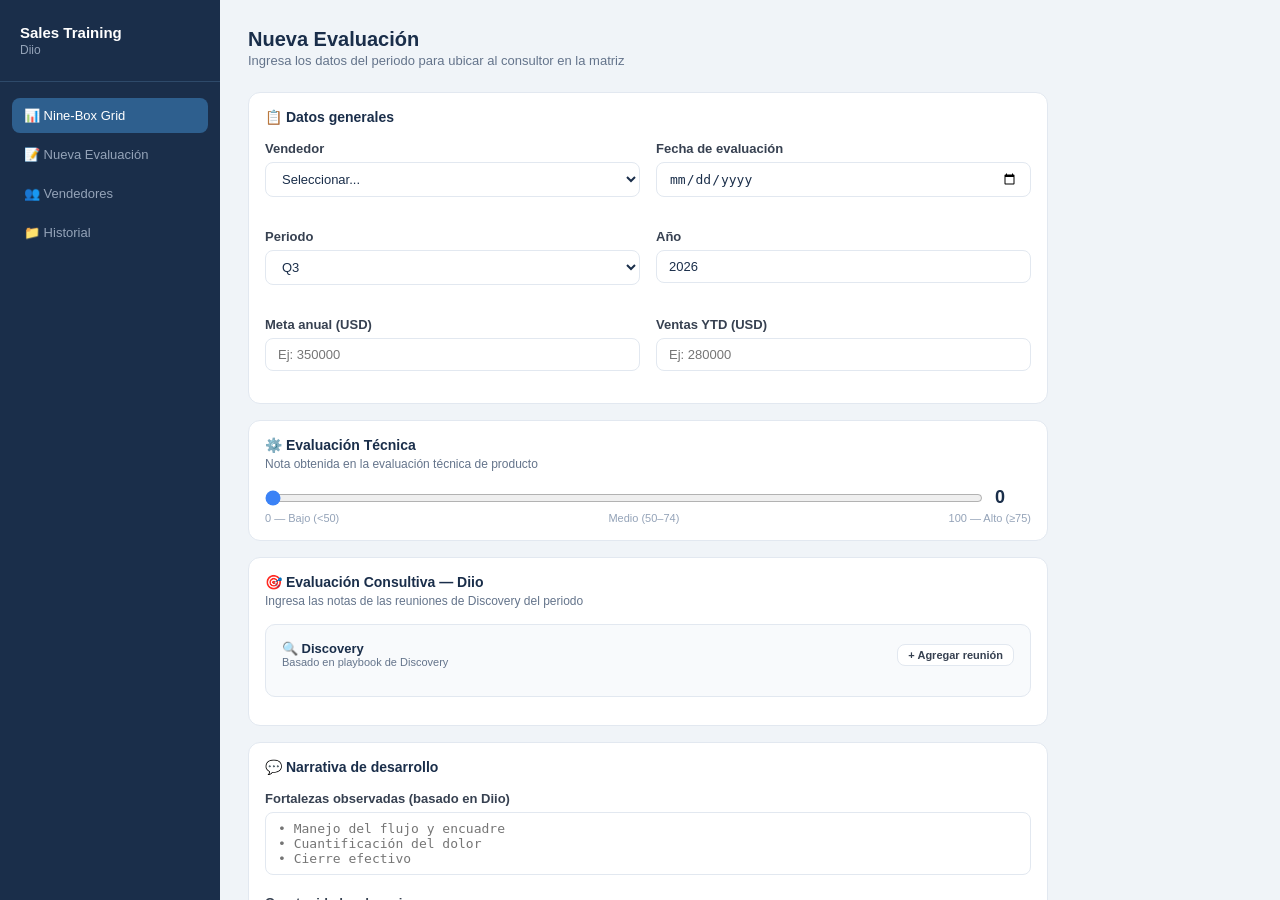
==== commit a896ef7d: "Update navigation links in evaluacion.html" ====
--- a/evaluacion.html
+++ b/evaluacion.html
@@ -13,11 +13,12 @@
         <h2>Sales Training</h2>
         <p>Diio</p>
       </div>
-      <nav>
-        <a href="index.html" class="nav-link">📊 Nine-Box Grid</a>
-        <a href="evaluacion.html" class="nav-link active">📝 Nueva Evaluación</a>
-        <a href="vendedores.html" class="nav-link">👥 Vendedores</a>
-      </nav>
+<nav>
+  <a href="index.html" class="nav-link active">📊 Nine-Box Grid</a>
+  <a href="evaluacion.html" class="nav-link">📝 Nueva Evaluación</a>
+  <a href="vendedores.html" class="nav-link">👥 Vendedores</a>
+  <a href="historial.html" class="nav-link">📁 Historial</a>
+</nav>
     </aside>
 
     <main class="main">
@@ -428,3 +429,4 @@
   </script>
 </body>
 </html>
+
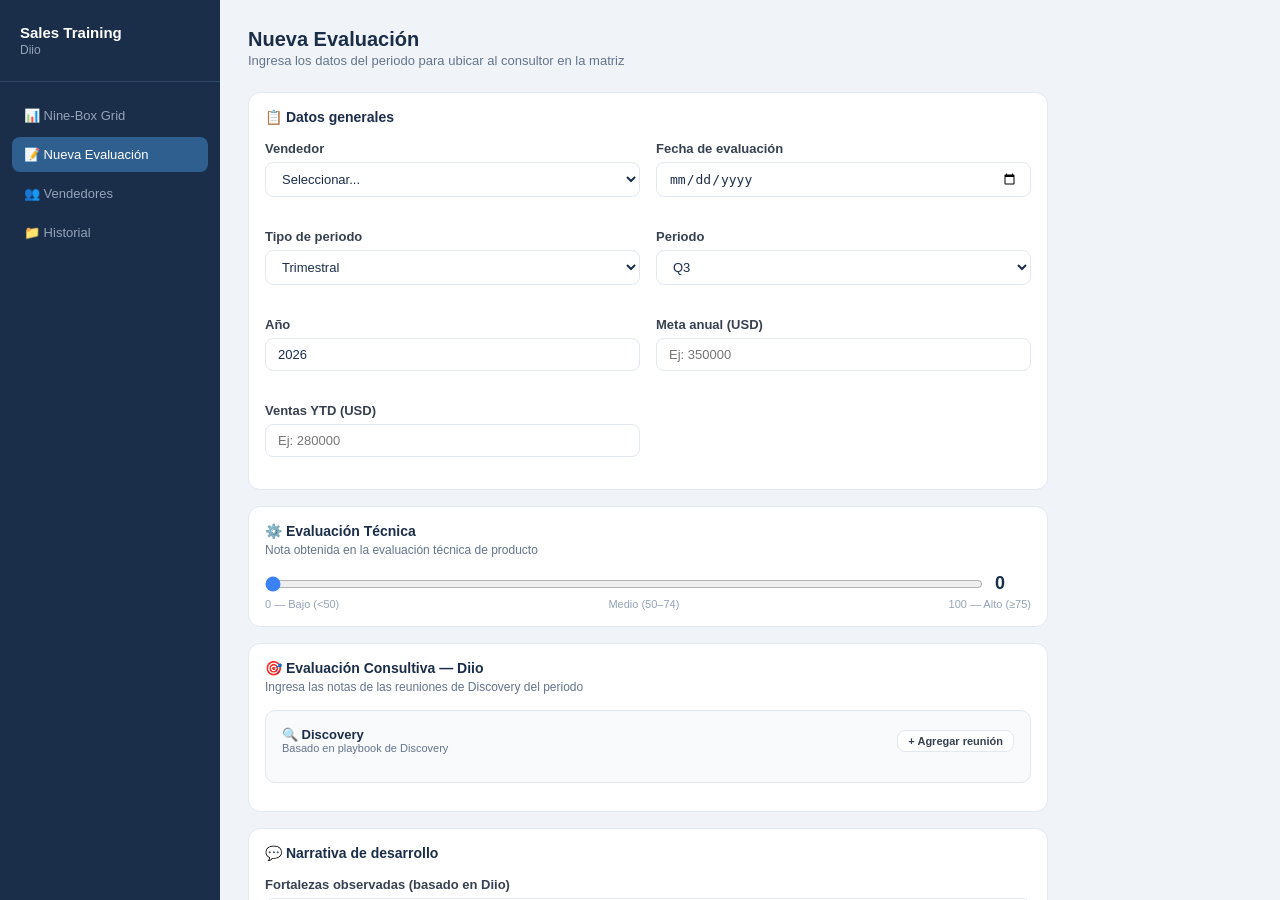
==== commit b4a5fd57: "Update evaluacion.html" ====
--- a/evaluacion.html
+++ b/evaluacion.html
@@ -13,12 +13,12 @@
         <h2>Sales Training</h2>
         <p>Diio</p>
       </div>
-<nav>
-  <a href="index.html" class="nav-link active">📊 Nine-Box Grid</a>
-  <a href="evaluacion.html" class="nav-link">📝 Nueva Evaluación</a>
-  <a href="vendedores.html" class="nav-link">👥 Vendedores</a>
-  <a href="historial.html" class="nav-link">📁 Historial</a>
-</nav>
+      <nav>
+        <a href="index.html" class="nav-link">📊 Nine-Box Grid</a>
+        <a href="evaluacion.html" class="nav-link active">📝 Nueva Evaluación</a>
+        <a href="vendedores.html" class="nav-link">👥 Vendedores</a>
+        <a href="historial.html" class="nav-link">📁 Historial</a>
+      </nav>
     </aside>
 
     <main class="main">
@@ -44,6 +44,15 @@
             <div class="form-group">
               <label>Fecha de evaluación</label>
               <input type="date" id="e_fecha">
+            </div>
+            <div class="form-group">
+              <label>Tipo de periodo</label>
+              <select id="e_tipo_periodo" onchange="actualizarPeriodos()">
+                <option value="mensual">Mensual</option>
+                <option value="trimestral" selected>Trimestral</option>
+                <option value="semestral">Semestral</option>
+                <option value="anual">Anual</option>
+              </select>
             </div>
             <div class="form-group">
               <label>Periodo</label>
@@ -106,8 +115,7 @@
             <div id="promedio_discovery" style="display:none;margin-top:8px;padding:8px 12px;background:white;border-radius:8px;border:1px solid #e2e8f0">
               <span style="font-size:12px;color:#64748b">Promedio Discovery: </span>
               <span id="promedio_discovery_val" style="font-size:16px;font-weight:700;color:#1a2e4a"></span>
-              <span style="font-size:12px;color:#64748b">/10 · </span>
-              <span style="font-size:12px;color:#64748b">Reuniones: </span>
+              <span style="font-size:12px;color:#64748b">/10 · Reuniones: </span>
               <span id="total_reuniones" style="font-size:14px;font-weight:700;color:#1a2e4a"></span>
               <span id="eje_consultivo_preview" style="margin-left:12px;font-size:12px;font-weight:700"></span>
             </div>
@@ -240,6 +248,24 @@
     }
 
     let reunionesDiscovery = []
+
+    function actualizarPeriodos() {
+      const tipo = document.getElementById('e_tipo_periodo').value
+      const sel = document.getElementById('e_periodo')
+      sel.innerHTML = ''
+      const opciones = {
+        mensual: ['Enero','Febrero','Marzo','Abril','Mayo','Junio','Julio','Agosto','Septiembre','Octubre','Noviembre','Diciembre'],
+        trimestral: ['Q1','Q2','Q3','Q4'],
+        semestral: ['S1','S2'],
+        anual: ['Anual']
+      }
+      opciones[tipo].forEach(p => {
+        const opt = document.createElement('option')
+        opt.value = p
+        opt.textContent = p
+        sel.appendChild(opt)
+      })
+    }
 
     function calcularYTD() {
       const meta = parseFloat(document.getElementById('e_meta').value)
@@ -297,34 +323,27 @@
         document.getElementById('plan_sugerido').style.display = 'none'
         return
       }
-
       const notasValidas = reunionesDiscovery.filter(r => r.nota > 0)
       if (notasValidas.length === 0) return
-
       const promedio = notasValidas.reduce((a, r) => a + r.nota, 0) / notasValidas.length
       const puntaje = promedio * 10
-
       document.getElementById('promedio_discovery').style.display = 'block'
       document.getElementById('promedio_discovery_val').textContent = promedio.toFixed(1)
       document.getElementById('total_reuniones').textContent = reunionesDiscovery.length
-
       const ejeC = calcularEje(puntaje)
       const ejeLabel = document.getElementById('eje_consultivo_preview')
       ejeLabel.textContent = `→ Eje Consultivo: ${ejeC}`
       ejeLabel.style.color = ejeColor(ejeC)
-
       const notaTecnica = parseInt(document.getElementById('e_tecnica').value)
       const ejeT = calcularEje(notaTecnica)
       const cuadrante = calcularCuadrante(ejeC, ejeT)
       const cfg = CUADRANTES[cuadrante]
-
       const preview = document.getElementById('cuadrante_preview')
       preview.style.display = 'block'
       preview.style.background = cfg.colorBg
       preview.style.border = `2px solid ${cfg.colorText}30`
       document.getElementById('cuadrante_nombre').textContent = `${cfg.emoji} ${cuadrante}`
       document.getElementById('cuadrante_nombre').style.color = cfg.colorText
-
       const plan = PLANES[cuadrante]
       if (plan) {
         document.getElementById('plan_sugerido').style.display = 'block'
@@ -336,7 +355,7 @@
             </ul>
           </div>
           <div style="background:#eff6ff;border-radius:8px;padding:12px;border:1px solid #bfdbfe">
-            <p style="font-size:12px;font-weight:600;color:#1e3a8a;margin-bottom:4px">META DEL PRÓXIMO TRIMESTRE</p>
+            <p style="font-size:12px;font-weight:600;color:#1e3a8a;margin-bottom:4px">META DEL PRÓXIMO PERIODO</p>
             <p style="font-size:13px;color:#1e40af">${plan.meta}</p>
           </div>
         `
@@ -372,7 +391,6 @@
       const vendedor_id = document.getElementById('e_vendedor').value
       if (!vendedor_id) return alert('Selecciona un vendedor')
       if (reunionesDiscovery.length === 0) return alert('Agrega al menos una reunión de Discovery')
-
       const notasValidas = reunionesDiscovery.filter(r => r.nota > 0)
       const promedio = notasValidas.reduce((a, r) => a + r.nota, 0) / notasValidas.length
       const puntaje_consultivo = promedio * 10
@@ -380,14 +398,15 @@
       const eje_consultivo = calcularEje(puntaje_consultivo)
       const eje_tecnico = calcularEje(nota_tecnica_raw)
       const cuadrante = calcularCuadrante(eje_consultivo, eje_tecnico)
-
       const meta = parseFloat(document.getElementById('e_meta').value)
       const ventas = parseFloat(document.getElementById('e_ventas_ytd').value)
       const performance_ytd = meta > 0 ? parseFloat((ventas/meta*100).toFixed(1)) : null
+      const periodo = document.getElementById('e_periodo').value
+      const tipo_periodo = document.getElementById('e_tipo_periodo').value
 
       const body = {
         vendedor_id,
-        periodo: document.getElementById('e_periodo').value,
+        periodo: ['Q1','Q2','Q3','Q4'].includes(periodo) ? periodo : 'Q3',
         anio: parseInt(document.getElementById('e_anio').value),
         fecha_evaluacion: document.getElementById('e_fecha').value,
         nota_tecnica_raw,
@@ -397,13 +416,14 @@
         cuadrante,
         performance_ytd,
         meta_anual_usd: meta || null,
+        tipo_periodo,
+        periodo_label: periodo,
         fortalezas: document.getElementById('e_fortalezas').value.split('\n').filter(l => l.trim()),
         oportunidades_mejora: document.getElementById('e_oportunidades').value.split('\n').filter(l => l.trim()),
         comentario_lider: document.getElementById('e_comentario').value,
       }
 
       const res = await supabasePost('evaluaciones', body)
-
       if (res?.id) {
         const pilarDiscovery = state.pilares.find(p => p.orden === 5)
         if (pilarDiscovery) {
@@ -429,4 +449,3 @@
   </script>
 </body>
 </html>
-
